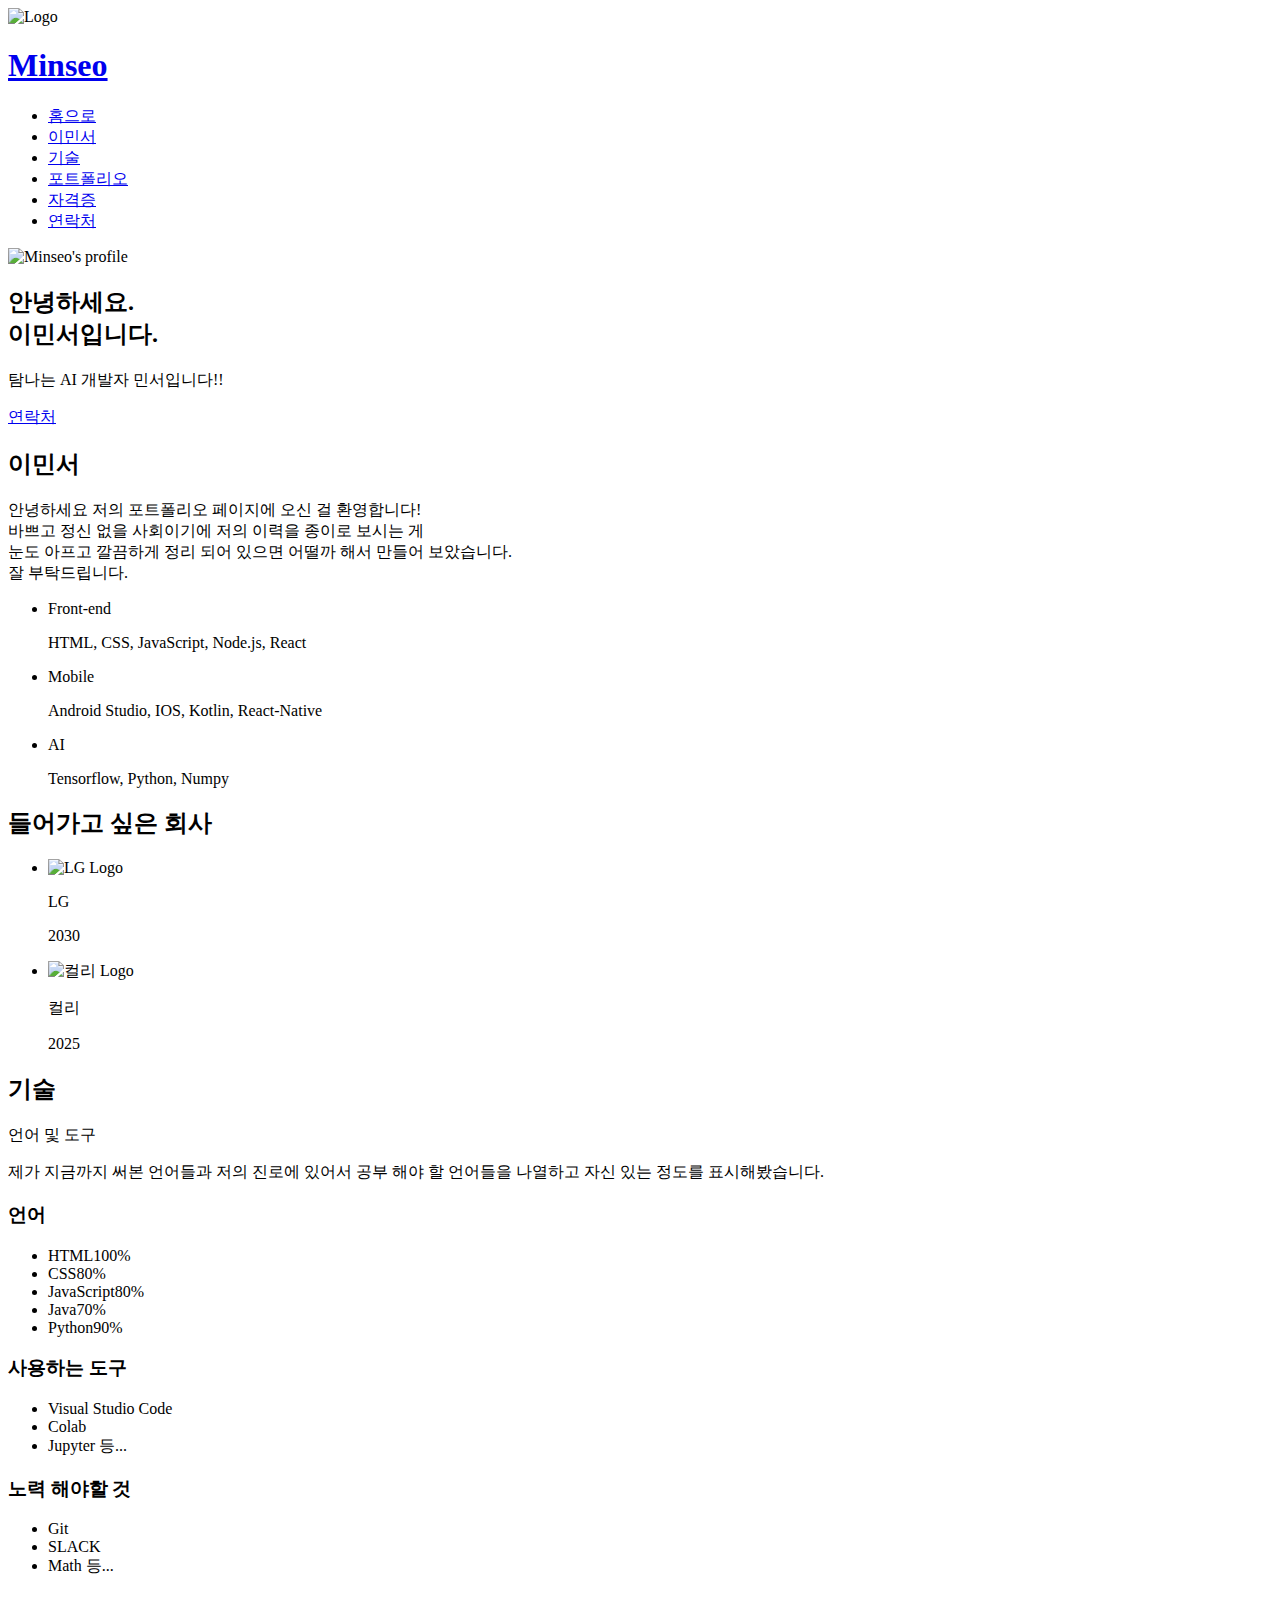
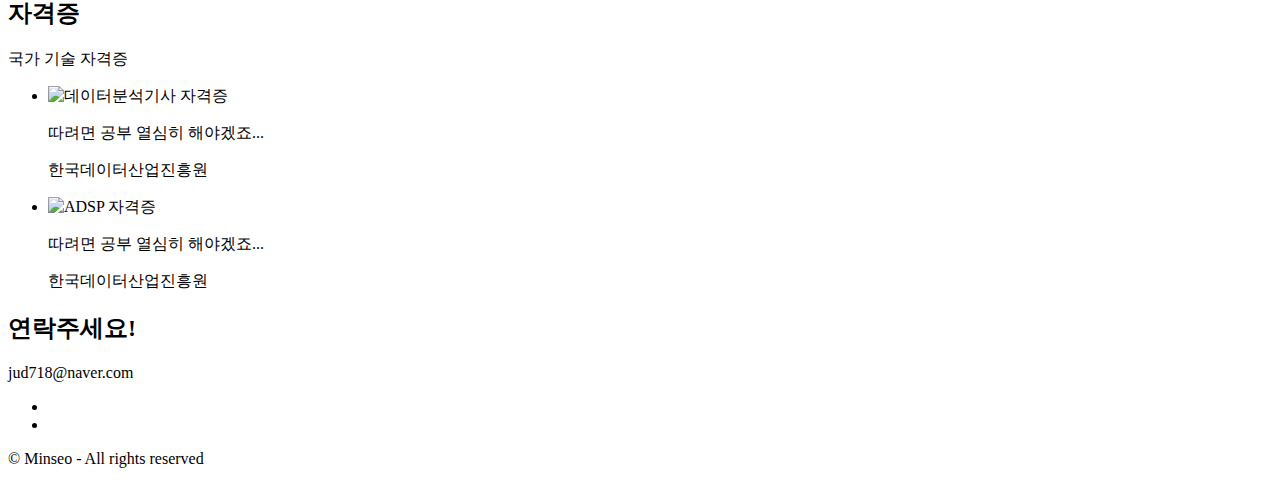
==== index.html @ db87032d "제발" ====
<!DOCTYPE html>
<html lang="en">
  <head>
    <meta charset="UTF-8" />
    <meta name="viewport" content="width=device-width, initial-scale=1.0" />
    <title>Minseo&#39;s Portfolio</title>
    <meta name="description" content="탐나는 AI 개발자" />
    <meta name="author" content="Minseo" />
    <!-- 소셜 미디어 공유용 메타 태그(Open Graph) -->
    <meta property="og:type" content="website" />
    <meta property="og:locale" content="en_US" />
    <meta property="og:site_name" content="Minseo's Website" />
    <meta property="og:title" content="Minseo's Website" />
    <meta property="og:url" content="https://leeminseo0718.github.io/" />
    <meta property="og:description" content="안녕하세요! 민서입니다." />
    <meta
      property="og:image"
      content="https://ryuzypia.github.io/images/heart.png"
    />

    <link
      rel="shortcut icon"
      href="./images/heart.ico"
      type="images/x-icon"
    />
    <link rel="stylesheet" href="./css/style.css" />
    <!-- Font Awesome -->
    <script
      src="https://kit.fontawesome.com/133260cff9.js"
      crossorigin="anonymous"
    ></script>
  </head>
<body>
  <!-- Header 시작-->
  <header class="header">
    <div class="header_logo">
      <img class="header_logo_img" src="./images/heart.ico" alt="Logo" />
      <h1><a href="#home">Minseo</a></h1>
    </div>
    <nav class="header_nav">
      <ul class="header_menu">
        <li><a href="#home" class="header_menu_item active">홈으로</a></li>
        <li><a href="#about" class="header_menu_item">이민서</a></li>
        <li><a href="#skill" class="header_menu_item">기술</a></li>
        <li><a href="#work" class="header_menu_item">포트폴리오</a></li>
        <li><a href="#license" class="header_menu_item">자격증</a></li>
        <li><a href="#contact" class="header_menu_item">연락처</a></li>
      </ul>
    </nav>
  </header>
  <!-- Header 끝-->
  <!-- Main 시작 -->
  <main>
    <!-- Home 시작 -->
    <section id="home">
      <img class="home_avatar" src="./images/minseo.png" alt="Minseo's profile" />
      <h2 class="home_title">안녕하세요. <br>
          <strong class="home_title--string">이민서입니다.</h2> </strong>
      <p class="home_description">탐나는 AI 개발자 민서입니다!!</p>
      <a class="home_contact"href="#contact">연락처</a>
    </section>
    <!-- Home 끝 -->
    <!-- about 시작 -->
    <section id="about" class="section max-container">
      <h2 class="title">이민서</h2>
      <p class="description">
        안녕하세요 저의 포트폴리오 페이지에 오신 걸 환영합니다! <br>
        바쁘고 정신 없을 사회이기에 저의 이력을 종이로 보시는 게 <br>
        눈도 아프고 깔끔하게 정리 되어 있으면 어떨까 해서 만들어 보았습니다. <br> 잘 부탁드립니다.
      </p>
      <ul class="skills">
        <li class="skill">
          <i class="fa-brands fa-html5 skill_icon"></i>
          <p class="skill_title">Front-end</p>
          <p>HTML, CSS, JavaScript, Node.js, React</p>
        </li>
        <li class="skill">
          <i class="fa-solid fa-mobile skill_icon"></i>
          <p class="skill_title">Mobile</p>
          <p>Android Studio, IOS, Kotlin, React-Native</p>
        </li>
        <li class="skill">
          <i class="fa-solid fa-rocket skill_icon"></i>
          <p class="skill_title">AI</p>
          <p>Tensorflow, Python, Numpy</p>
        </li>
      </ul>
      <h2 class="title">들어가고 싶은 회사</h2>
      <ul class="jobs">
        <li class="job">
          <img class="job_img"  src="./images/LG_logo.png" alt="LG Logo" />
          <div>
            <p class="job_name">LG</p>
            <p class="job_period">2030</p>
          </div>
        </li>
        <li class="job">
          <img class="job_img" src="./images/Logo.png" alt="컬리 Logo" />
          <div>
            <p class="job_name">컬리</p>
            <p class="job_period">2025</p>
          </div>
        </li>
      </ul>
    </section>
    <!-- about 끝 -->

    <!-- skills 시작 -->
    <div id="skills" class="section">
      <div class="max-container">
      <h2 class="title">기술</h2>
      <p class="description">언어 및 도구</p>
      <p>
        제가 지금까지 써본 언어들과 저의 진로에 있어서 공부 해야 할 언어들을 나열하고 자신 있는 정도를 표시해봤습니다.
      </p>
      <div class="tools">
        <section class="tools_coding">
          <h3 class="tools_title">언어</h3>
          <ul>
            <li class="bar">
              <div class="bar_matadata"><span>HTML</span><span>100%</span></div>
              <div class="bar_bg"><div class="bar_value" style="width: 100%"></div></div>
            </li>
            <li class="bar">
              <div class="bar_matadata"><span>CSS</span><span>80%</span></div>
              <div class="bar_bg"><div class="bar_value" style="width: 90%"></div></div>
            </li>
            <li class="bar">
              <div class="bar_matadata"><span>JavaScript</span><span>80%</span></div>
              <div class="bar_bg"><div class="bar_value" style="width: 80%"></div></div>
            </li>
            <li class="bar">
              <div class="bar_matadata"><span>Java</span><span>70%</span></div>
              <div class="bar_bg"><div class="bar_value" style="width: 70%"></div></div>
            </li>
            <li class="bar">
              <div class="bar_matadata"><span>Python</span><span>90%</span></div>
              <div class="bar_bg"><div class="bar_value" style="width: 90%"></div></div>
            </li>
          </ul>
        </section>
        <section class="tools_tools">
          <h3 class="tools_title">사용하는 도구</h3>
          <ul>
            <li>Visual Studio Code</li>
            <li>Colab</li>
            <li>Jupyter 등...</li>
          </ul>
        </section>
        <section class="tools_etc">
          <h3 class="tools_title">노력 해야할 것</h3>
          <ul>
            <li>Git</li>
            <li>SLACK</li>
            <li>Math 등...</li>
          </ul>
        </section>
      </div>
  </div>
    </section>
    <!-- skills 끝 -->
 
    <!-- license 시작 -->
    <section id="license">
      <h2>자격증</h2>
      <p>국가 기술 자격증</p>
      <ul>
        <li>
          <img src="./images/data.png" alt="데이터분석기사 자격증" />
          <div>
            <p>
           따려면 공부 열심히 해야겠죠...
            </p>
            <p><a href="#"></a>한국데이터산업진흥원</p>
          </div>
        </li>
        <li>
          <img src="./images/adsp.jpg" alt="ADSP 자격증" />
          <div>
            <p>
            따려면 공부 열심히 해야겠죠...
            </p>
            <p><a href="#"></a>한국데이터산업진흥원</p>
          </div>
        </li>
      </ul>
    </section>
    <!-- license 끝 -->
    <!-- Arrow Up 시작 -->
    <aside>
      <a href="#home" title="위로">
        <i class="fa-solid fa-arrow-up"></i>
      </a>
    </aside>
    <!-- Arrow Up 끝 -->
  </main>
  <!-- Main 끝 -->
  <!-- Footer 시작 -->
  <footer id="contact">
    <h2>연락주세요!</h2>
    <p>jud718@naver.com</p>
    <ul>
      <li>
        <a href="https://github.com/Leeminseo0718" target="_blank" title="깃허브"
          ><i class="fa-brands fa-github"></i
        ></a>
      </li>
      <li>
        <a href="https://github.com/Leeminseo0718" target="_blank" title="깃허브"
          ><i class="fa-brands fa-github"></i
        ></a>
      </li>
    </ul>
    <p>&copy; Minseo - All rights reserved</p>
  </footer>
  <!-- Footer 끝 -->
</body>
</html>
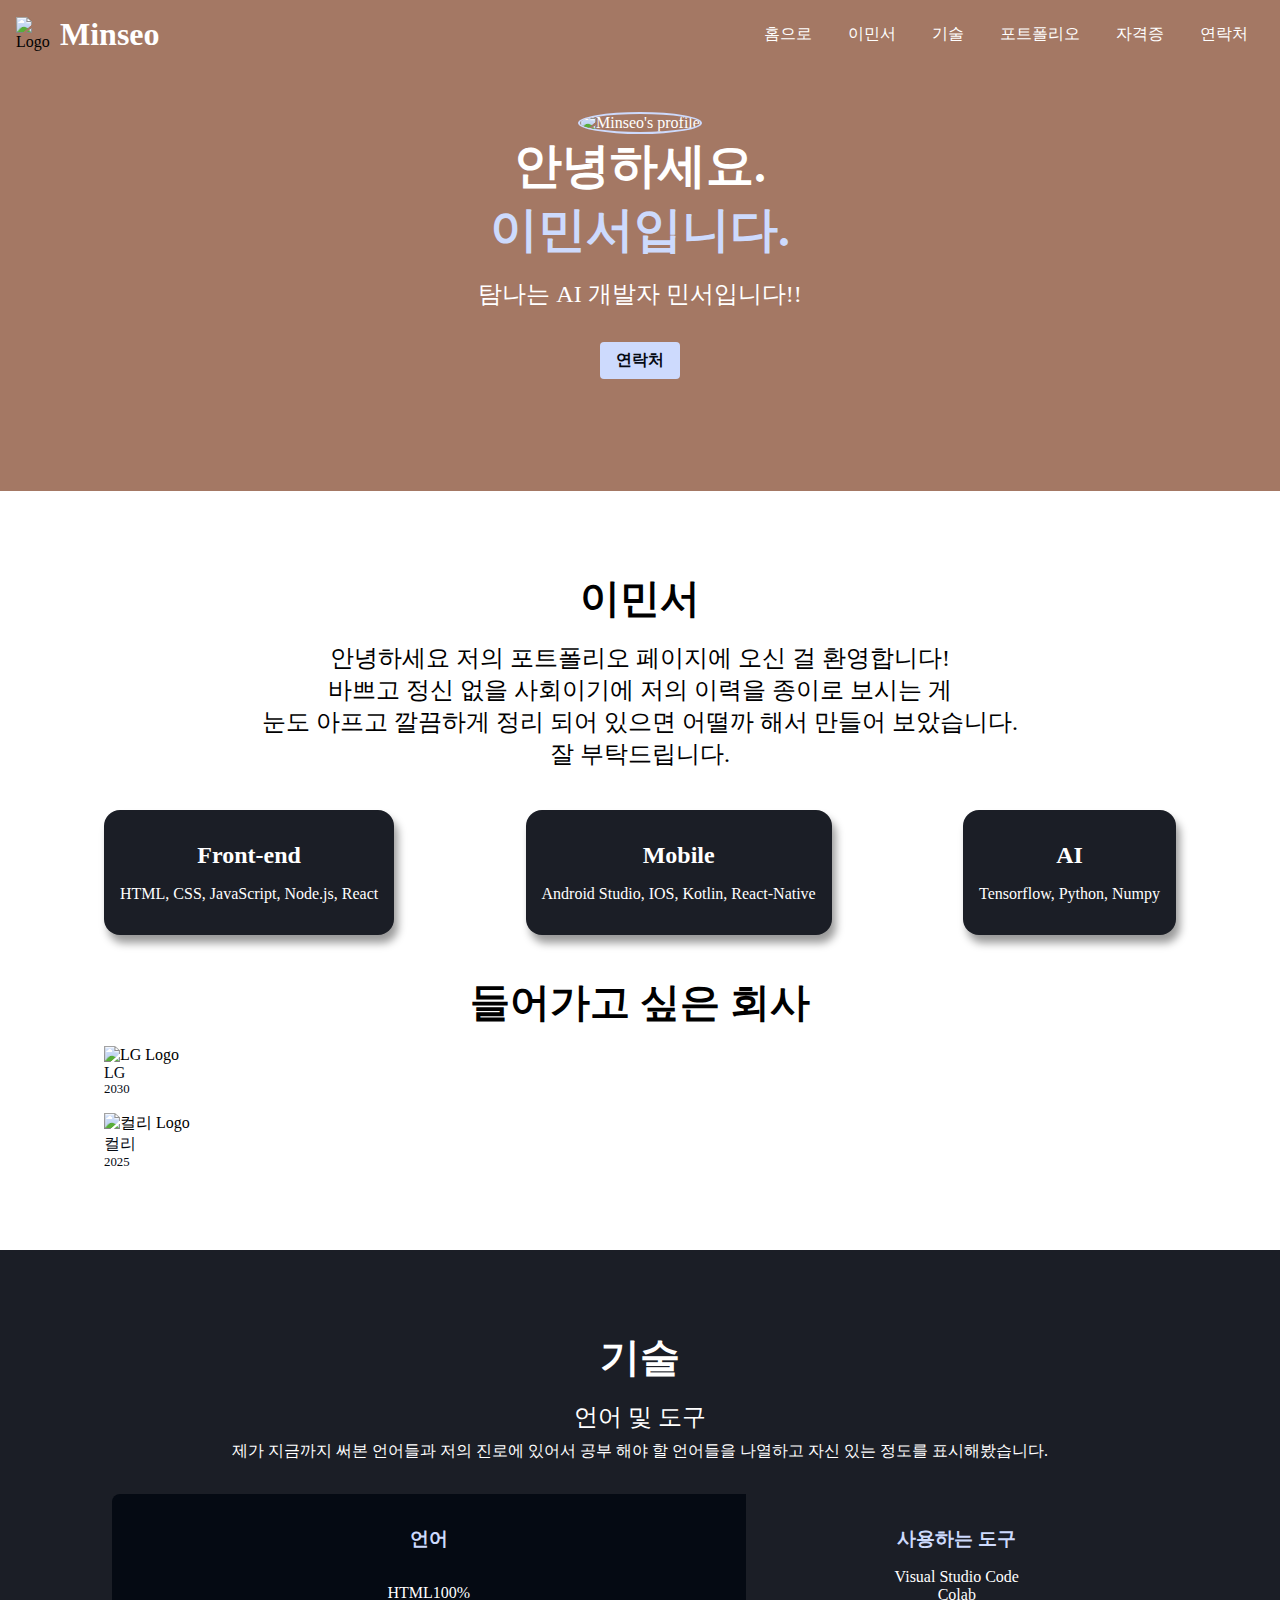
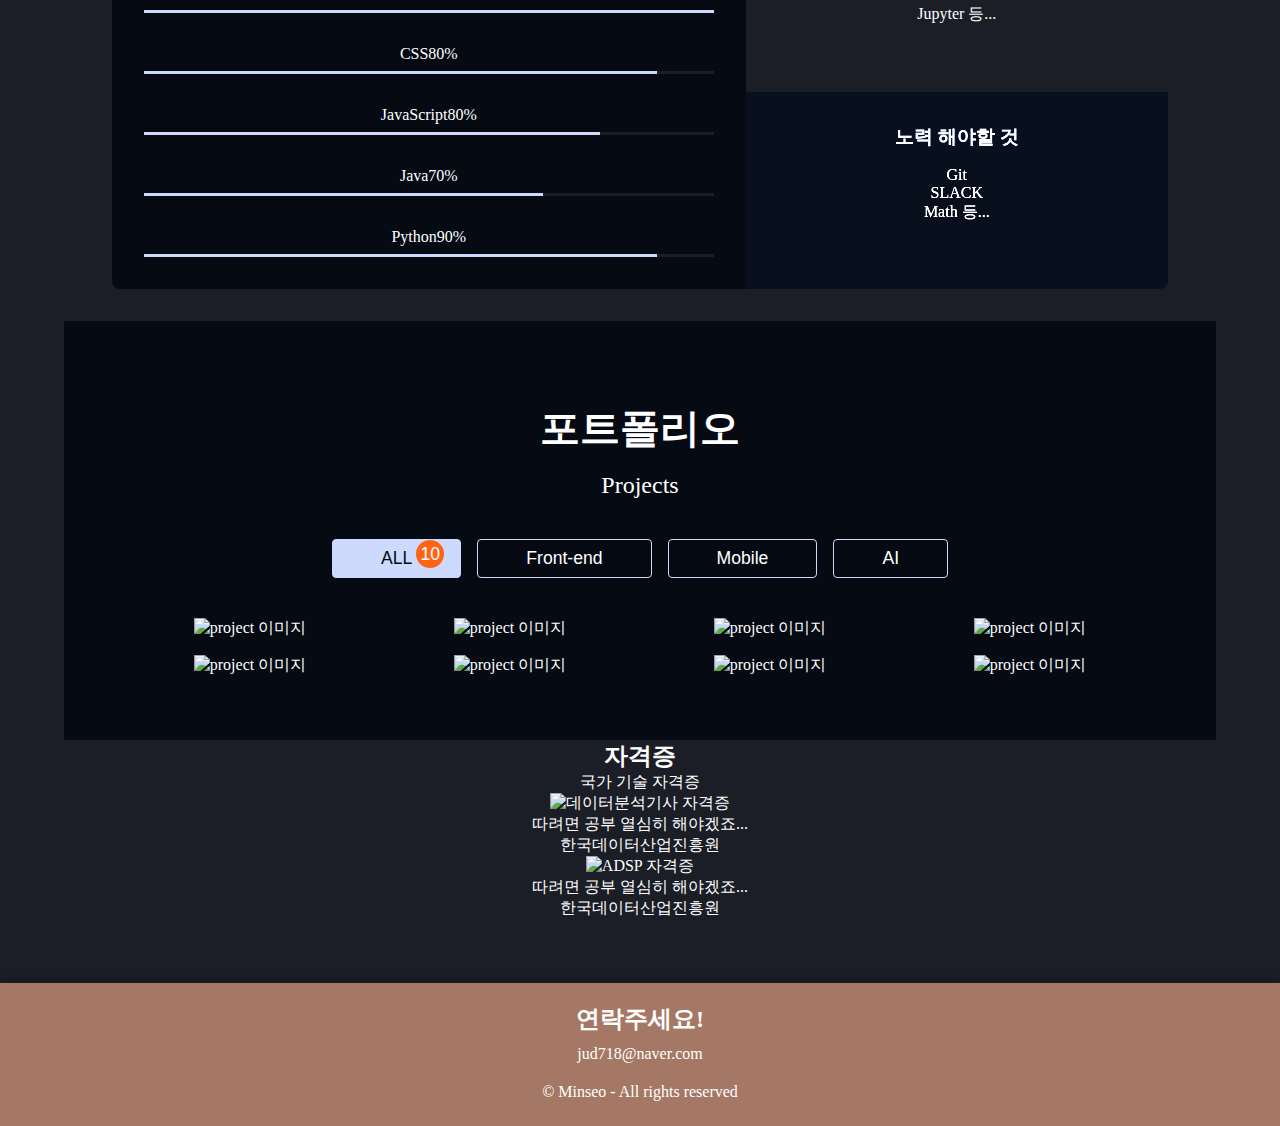
==== commit debd0bba: "work 완료" ====
--- a/index.html
+++ b/index.html
@@ -11,11 +11,11 @@
     <meta property="og:locale" content="en_US" />
     <meta property="og:site_name" content="Minseo's Website" />
     <meta property="og:title" content="Minseo's Website" />
-    <meta property="og:url" content="https://leeminseo0718.github.io/" />
+    <meta property="og:url" content="https://Leeminseo0718.github.io/" />
     <meta property="og:description" content="안녕하세요! 민서입니다." />
     <meta
       property="og:image"
-      content="https://ryuzypia.github.io/images/heart.png"
+      content="https://Leeminseo0718.github.io/images/minseo.png"
     />
 
     <link
@@ -23,7 +23,7 @@
       href="./images/heart.ico"
       type="images/x-icon"
     />
-    <link rel="stylesheet" href="./css/style.css" />
+    <link rel="stylesheet" href="./CSS/style.css" />
     <!-- Font Awesome -->
     <script
       src="https://kit.fontawesome.com/133260cff9.js"
@@ -159,7 +159,113 @@
   </div>
     </section>
     <!-- skills 끝 -->
- 
+
+<!-- work 시작 -->
+<section id="work" class="section">
+  <div class="max-container">
+    <h2 class="title">포트폴리오</h2>
+    <p class="description">Projects</p>
+    <ul class="categories">
+      <li>
+        <button class="category category--selected">
+          ALL <span class="category__count">10</span>
+        </button>
+      </li>
+      <li>
+        <button class="category">
+          Front-end <span class="category__count">3</span>
+        </button>
+      </li>
+      <li>
+        <button class="category">
+          Mobile <span class="category__count">3</span>
+        </button>
+      </li>
+      <li>
+        <button class="category">
+          AI <span class="category__count">4</span>
+        </button>
+      </li>
+    </ul>
+    <ul class="projects">
+      <li class="project">
+        <a href="#" target="_blank">
+          <img src="./images/Tmap.jpg" alt="project 이미지" class="project_img" />
+          <div class="project_metadata">
+            <h3 class="project_title">Project #1</h3>
+            <p>티맵</p>
+          </div>
+        </a>
+      </li>
+      <li class="project">
+        <a href="#" target="_blank">
+          <img src="./images/Tmap.jpg" alt="project 이미지" class="project_img" />
+          <div class="project_metadata">
+            <h3 class="project_title">Project #1</h3>
+            <p>티맵</p>
+          </div>
+        </a>
+      </li>
+      <li class="project">
+        <a href="#" target="_blank">
+          <img src="./images/Tmap.jpg" alt="project 이미지" class="project_img" />
+          <div class="project_metadata">
+            <h3 class="project_title">Project #1</h3>
+            <p>티맵</p>
+          </div>
+        </a>
+      </li>
+      <li class="project">
+        <a href="#" target="_blank">
+          <img src="./images/Tmap.jpg" alt="project 이미지" class="project_img" />
+          <div class="project_metadata">
+            <h3 class="project_title">Project #1</h3>
+            <p>티맵</p>
+          </div>
+        </a>
+      </li>
+      <li class="project">
+        <a href="#" target="_blank">
+          <img src="./images/Tmap.jpg" alt="project 이미지" class="project_img" />
+          <div class="project_metadata">
+            <h3 class="project_title">Project #1</h3>
+            <p>티맵</p>
+          </div>
+        </a>
+      </li>
+      <li class="project">
+        <a href="#" target="_blank">
+          <img src="./images/Tmap.jpg" alt="project 이미지" class="project_img" />
+          <div class="project_metadata">
+            <h3 class="project_title">Project #1</h3>
+            <p>티맵</p>
+          </div>
+        </a>
+      </li>
+      <li class="project">
+        <a href="#" target="_blank">
+          <img src="./images/Tmap.jpg" alt="project 이미지" class="project_img" />
+          <div class="project_metadata">
+            <h3 class="project_title">Project #1</h3>
+            <p>티맵</p>
+          </div>
+        </a>
+      </li>
+      <li class="project">
+        <a href="#" target="_blank">
+          <img src="./images/Tmap.jpg" alt="project 이미지" class="project_img" />
+          <div class="project_metadata">
+            <h3 class="project_title">Project #1</h3>
+            <p>티맵</p>
+          </div>
+        </a>
+      </li>
+    </ul>
+  </div>
+</section>
+<!-- work 끝 -->
+
+  
     <!-- license 시작 -->
     <section id="license">
       <h2>자격증</h2>
--- a/CSS/style.css
+++ b/CSS/style.css
@@ -0,0 +1,384 @@
+@font-face {
+  font-family: "GowunDodum-Regular";
+  src: url("https://fastly.jsdelivr.net/gh/projectnoonnu/noonfonts_2108@1.1/GowunDodum-Regular.woff")
+    format("woff");
+  font-weight: normal;
+  font-style: normal;
+}
+
+/* Global 변수 */
+:root {
+  --color-primary: var(--color-black);
+  --color-primary-variant: var(--color-gray);
+  --color-accent: var(--color-blue);
+  --color-accent-variant: var(--color-orange);
+  --color-text: var(--color-white);
+  --color-back: var(--cololr-back);
+
+  /* colors */
+  --color-white: #fff;
+  --color-black: #050a13;
+  --color-blue: #cddafd;
+  --color-orange: #fd6413;
+  --color-gray: #1b1e26;
+  --color-back: #a47864;
+
+  /* size */
+  --size-max-width: 1200px;
+}
+
+* {
+  box-sizing: border-box;
+}
+
+body {
+  font-family: "GowunDodum-Regular";
+  margin: 0;
+}
+
+h1,
+h2,
+h3,
+p,
+ul {
+  margin: 0;
+}
+ul {
+  list-style: none;
+  padding: 0;
+}
+a {
+  text-decoration: none;
+  color: var(--color-text);
+}
+button {
+  background-color: transparent; /* 요소의 배경색을 투명하게 설정 */
+  outline: 0;
+  border: 0;
+}
+button:focus {
+  outline: 1px solid var(--color-accent);
+}
+.section {
+  padding: 4rem;
+  text-align: center;
+}
+.max-container {
+  max-width: var(--size-max-width);
+  margin: auto;
+}
+.title {
+  font-size: 2.5rem;
+  margin: 1rem 0;
+}
+.description {
+  font-size: 1.5rem;
+  margin: 0.5rem 0;
+}
+
+/* header */
+.header {
+  background-color: var(--color-back);
+  position: fixed;
+  top: 0;
+  width: 100%;
+  padding: 1rem;
+  display: flex;
+  justify-content: space-between;
+  align-items: center;
+  z-index: 1;
+}
+.header_logo {
+  display: flex;
+  align-items: center;
+  gap: 8px;
+}
+.header_logo_img {
+  width: 36px;
+  height: 36px;
+}
+.header_logo_title {
+  font-size: 1.8rem;
+}
+.header_menu {
+  display: flex;
+  gap: 4px;
+}
+.header_menu_item {
+  padding: 8px 16px;
+}
+.header_menu_item:hover {
+  border-bottom: 1px solid var(--color-accent);
+}
+.header_menu_item:active {
+  border: 1px solid var(--color-accent);
+  border-radius: 4px;
+}
+
+/* Home */
+#home {
+  background-color: var(--color-back);
+  color: var(--color-text);
+  padding: 7rem 1rem 5rem;
+  text-align: center;
+}
+.home_avatar {
+  width: 250px;
+  height: 250px;
+  border-radius: 100%;
+  border: 2px solid var(--color-accent);
+  object-fit: cover;
+  /* 이미지가 부모 요소의 크기에 맞춰 비율을 유지하면서 꽉 차도록 설정 */
+}
+.home_title {
+  font-size: 3rem;
+  margin-bottom: 1rem;
+}
+.home_title--string {
+  color: var(--color-accent);
+}
+.home_description {
+  font-size: 1.5rem;
+}
+.home_contact {
+  display: inline-block;
+  background-color: var(--color-accent);
+  color: var(--color-black);
+  margin: 2rem;
+  padding: 0.5rem 1rem;
+  font-weight: bold;
+  border-radius: 4px;
+}
+.home_contact:hover {
+  background-color: transparent;
+  color: var(--color-text);
+  outline: 2px solid var(--color-accent);
+}
+
+/* about */
+.skills {
+  display: flex;
+  justify-content: space-between;
+  gap: 1rem;
+  margin: 2.5rem 0;
+}
+.skill {
+  background-color: var(--color-primary-variant);
+  padding: 2rem 1rem;
+  color: var(--color-text);
+  border-radius: 1rem;
+  cursor: default;
+  box-shadow: 4px 8px 8px rgba(0, 0, 0, 0.4);
+}
+.skill_icon {
+  font-size: 4rem;
+  margin: 1rem 0;
+  color: var(--color-accent);
+  transition: all 300ms ease;
+}
+.skill:hover .skill__icon {
+  transform: rotate(-15deg) scale(1.2);
+}
+.skill_title {
+  font-size: 1.5rem;
+  font-weight: bold;
+  margin-bottom: 1rem;
+}
+.jobs {
+  text-align: start; /* 언어에 따라 시작위치를 다르게 설정 */
+}
+.job {
+  align-items: center;
+  gap: 10px;
+  margin-bottom: 1rem;
+}
+.job_img {
+  width: 300px;
+  height: 200px;
+  gap: 1rem;
+  margin: 0;
+}
+.job_name {
+  color: var(--color-primary);
+}
+.job_period {
+  color: var(--color-primary);
+  font-size: 0.8rem;
+}
+
+/* skills */
+#skills {
+  background-color: var(--color-primary-variant);
+  color: var(--color-text);
+}
+.tools {
+  display: grid;
+  grid-template-columns: 6fr 4fr;
+  margin: 2rem 3rem;
+  border-radius: 8px;
+  overflow: hidden;
+}
+.tools_title {
+  color: var(--color-accent);
+  margin: 1rem 0;
+  font-size: 1.2rem;
+}
+.tools_coding {
+  grid-row: span 2; /* 2개의 행을 차지하도록 설정 */
+  padding: 1rem;
+  background-color: var(--color-primary);
+}
+.bar {
+  display: flex;
+  flex-direction: column;
+  padding: 1rem;
+  gap: 0.5rem;
+}
+.bar_metadata {
+  display: flex;
+  justify-content: space-between;
+}
+.bar_bg {
+  width: 100%;
+  height: 3px;
+  background-color: var(--color-primary-variant);
+}
+.bar_value {
+  height: 3px;
+  background-color: var(--color-accent);
+}
+.tools_tools {
+  padding: 1rem;
+}
+.tools_etc {
+  padding: 1rem;
+  background-color: var(--color-primary);
+  filter: brightness(150%);
+}
+
+/* Footer */
+footer {
+  bottom: 0;
+  width: 100%;
+  background-color: #a47864;
+  color: #fff;
+  text-align: center;
+  padding: 20px 10px;
+  box-shadow: 0 -2px 10px rgba(0, 0, 0, 0.3);
+  z-index: 1000;
+}
+
+footer h2 {
+  margin: 0;
+  font-size: 1.5rem;
+  margin-bottom: 10px;
+}
+
+footer p {
+  margin: 5px 0;
+  font-size: 1rem;
+}
+
+footer ul {
+  list-style: none;
+  padding: 0;
+  margin: 10px 0;
+  display: flex;
+  justify-content: center;
+  gap: 20px;
+}
+
+footer ul li a {
+  color: #fff;
+  font-size: 1.5rem;
+  transition: color 0.3s ease;
+}
+
+#work {
+  background-color: var(--color-primary);
+  color: var(--color-text);
+}
+.categories {
+  display: flex;
+  justify-content: center;
+  margin: 2.5rem;
+  gap: 1rem;
+}
+.category {
+  position: relative;
+  color: var(--color-text);
+  font-size: 1.1rem;
+  padding: 0.5rem 3rem;
+  border-radius: 4px;
+  border: 1px solid var(--color-accent);
+  cursor: pointer;
+  white-space: nowrap;
+}
+.category--selected {
+  background-color: var(--color-accent);
+  color: var(--color-primary);
+}
+.category__count {
+  opacity: 0;
+  position: absolute;
+  top: -20px;
+  right: 16px;
+  width: 28px;
+  height: 28px;
+  line-height: 28px;
+  border-radius: 100%;
+  background-color: var(--color-accent-variant);
+  color: var(--color-text);
+  transition: all 250ms ease-in;
+}
+.category--selected .category__count,
+.category:hover .category__count {
+  opacity: 1;
+  top: 0;
+}
+
+.projects {
+  display: grid;
+  grid-template-columns: repeat(4, 1fr);
+  grid-template-rows: repeat(2, 1fr);
+  gap: 1rem;
+}
+.project {
+  position: relative;
+  border-radius: 8px;
+  overflow: hidden;
+}
+
+.project_img {
+  width: 100%;
+}
+.project_metadata {
+  position: absolute;
+  top: 0;
+  left: 0;
+  width: 100%;
+  height: 100%;
+  background-color: var(--color-black);
+  opacity: 0;
+  display: flex;
+  flex-direction: column;
+  justify-content: center;
+  align-items: center;
+  transition: all 250ms ease-in;
+  transform: translateY(-10px);
+}
+.project_metadata:hover {
+  opacity: 0.8;
+  transform: translateY(0px);
+}
+.project_title:after {
+  content: "";
+  display: block;
+  position: relative;
+  left: 50%;
+  transform: translate(-50%);
+  margin: 0.5rem 0;
+  width: 50px;
+  height: 2px;
+  background-color: var(--color-accent);
+}
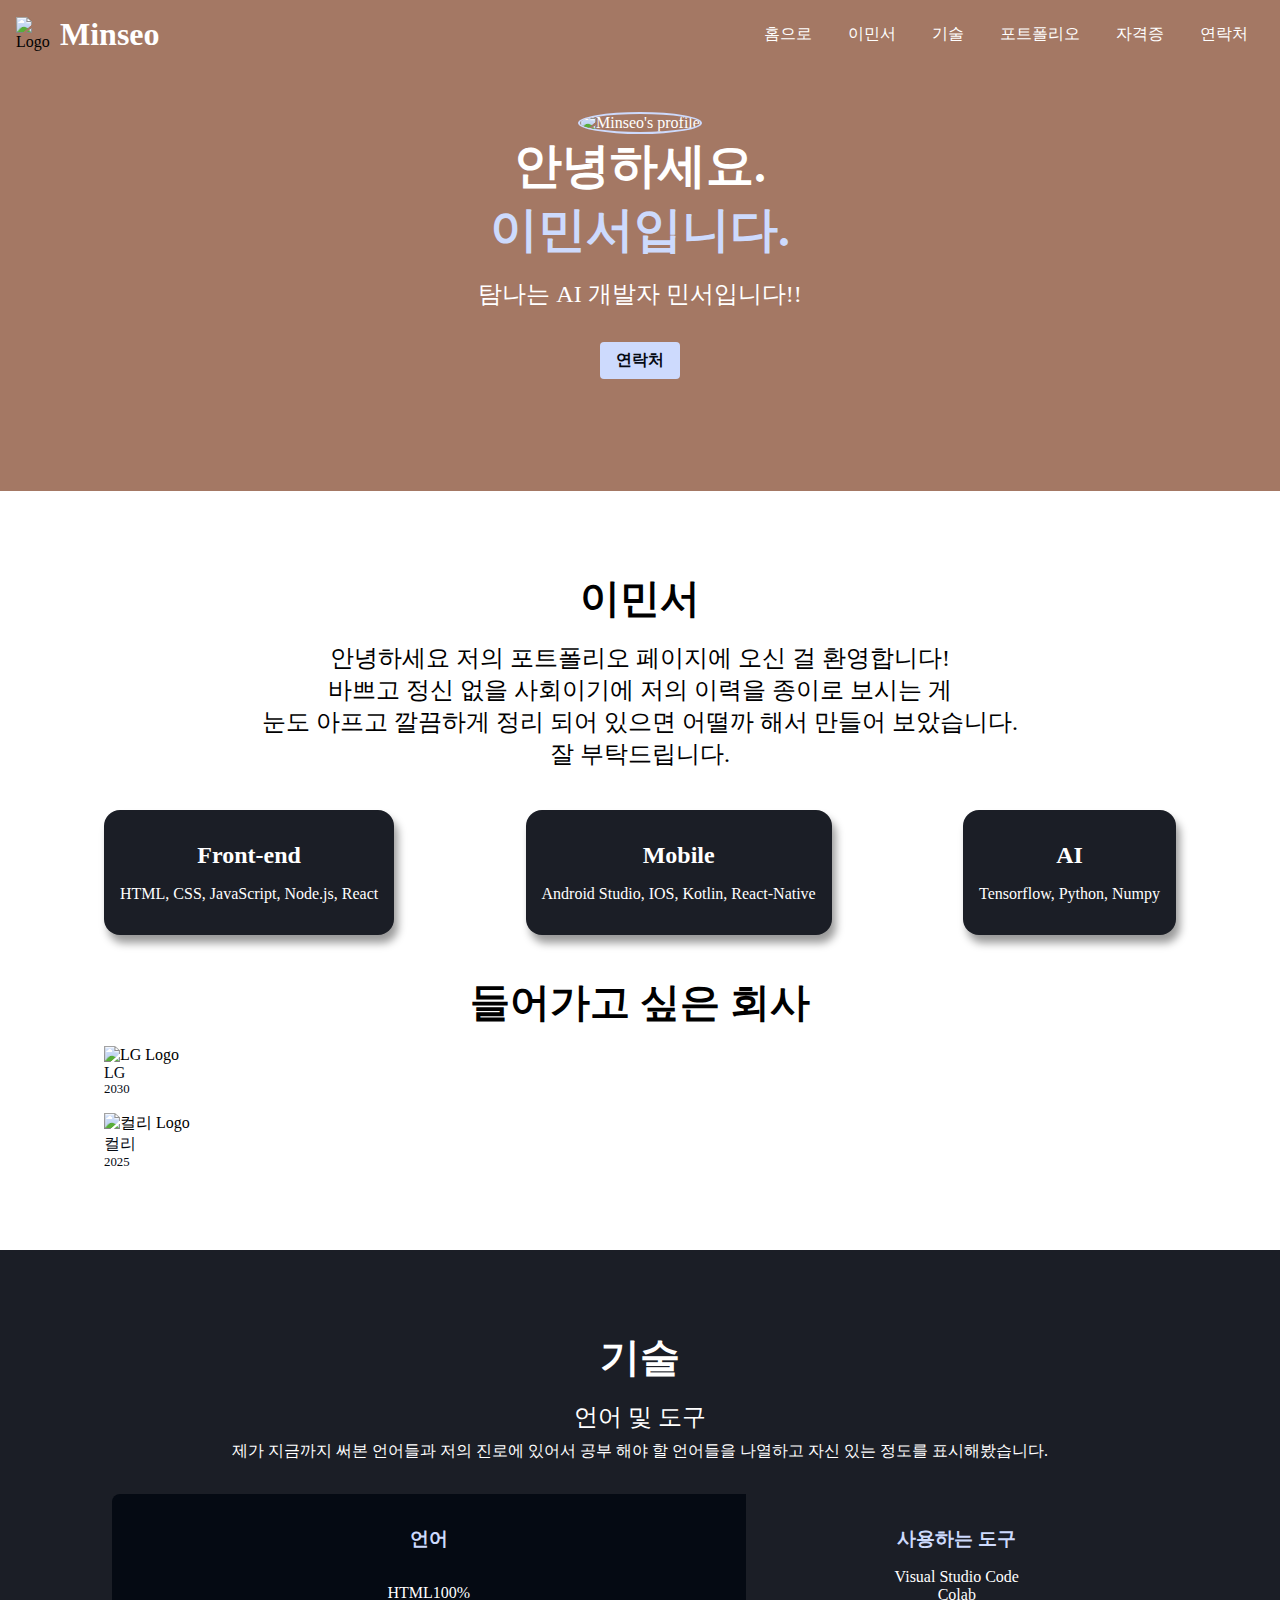
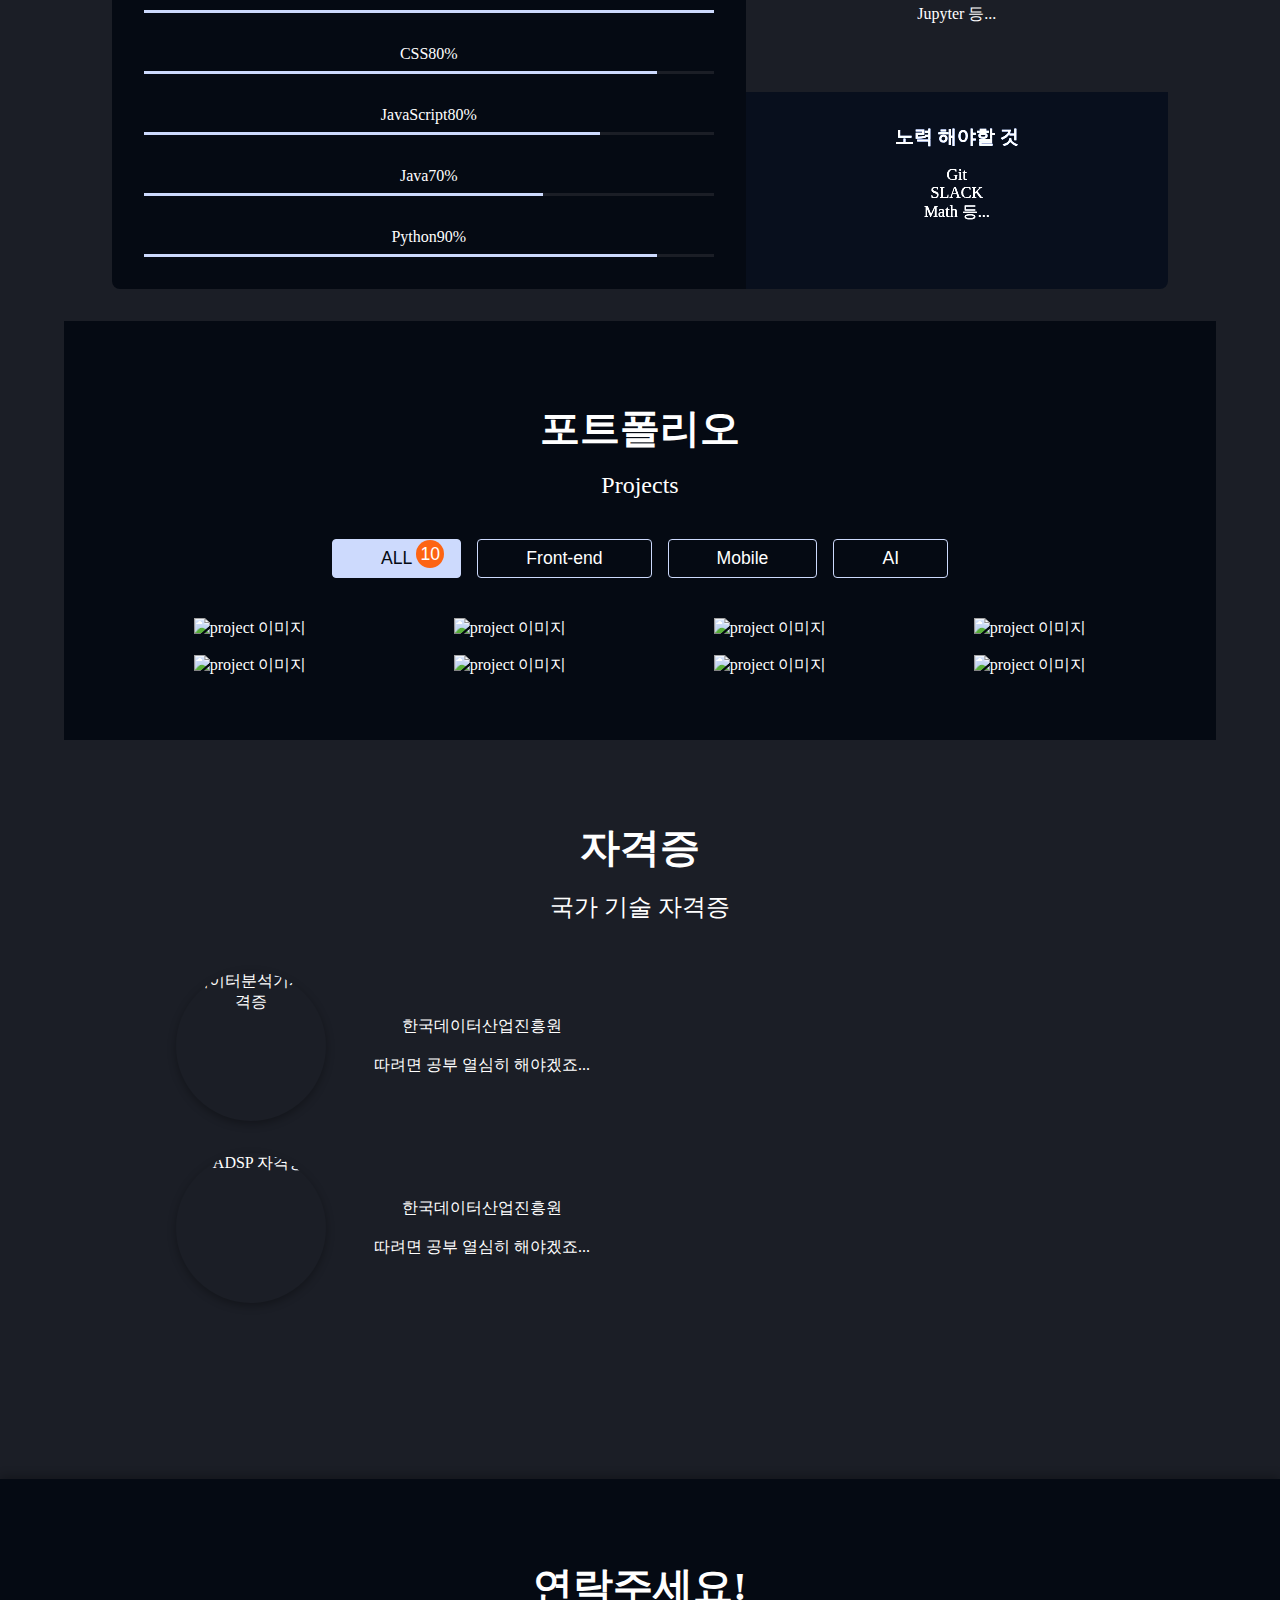
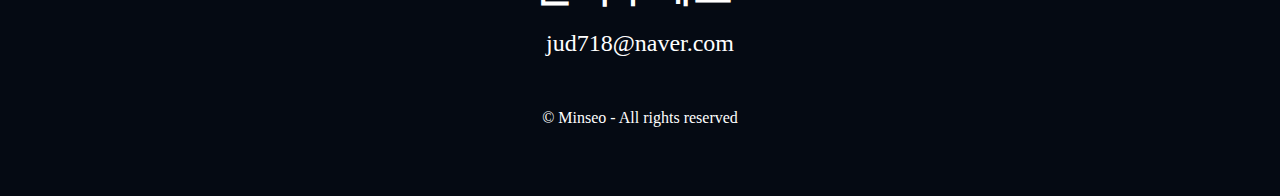
==== commit 61a41840: "반응형 추가" ====
--- a/index.html
+++ b/index.html
@@ -190,73 +190,73 @@
     <ul class="projects">
       <li class="project">
         <a href="#" target="_blank">
-          <img src="./images/Tmap.jpg" alt="project 이미지" class="project_img" />
-          <div class="project_metadata">
-            <h3 class="project_title">Project #1</h3>
-            <p>티맵</p>
-          </div>
-        </a>
-      </li>
-      <li class="project">
-        <a href="#" target="_blank">
-          <img src="./images/Tmap.jpg" alt="project 이미지" class="project_img" />
-          <div class="project_metadata">
-            <h3 class="project_title">Project #1</h3>
-            <p>티맵</p>
-          </div>
-        </a>
-      </li>
-      <li class="project">
-        <a href="#" target="_blank">
-          <img src="./images/Tmap.jpg" alt="project 이미지" class="project_img" />
-          <div class="project_metadata">
-            <h3 class="project_title">Project #1</h3>
-            <p>티맵</p>
-          </div>
-        </a>
-      </li>
-      <li class="project">
-        <a href="#" target="_blank">
-          <img src="./images/Tmap.jpg" alt="project 이미지" class="project_img" />
-          <div class="project_metadata">
-            <h3 class="project_title">Project #1</h3>
-            <p>티맵</p>
-          </div>
-        </a>
-      </li>
-      <li class="project">
-        <a href="#" target="_blank">
-          <img src="./images/Tmap.jpg" alt="project 이미지" class="project_img" />
-          <div class="project_metadata">
-            <h3 class="project_title">Project #1</h3>
-            <p>티맵</p>
-          </div>
-        </a>
-      </li>
-      <li class="project">
-        <a href="#" target="_blank">
-          <img src="./images/Tmap.jpg" alt="project 이미지" class="project_img" />
-          <div class="project_metadata">
-            <h3 class="project_title">Project #1</h3>
-            <p>티맵</p>
-          </div>
-        </a>
-      </li>
-      <li class="project">
-        <a href="#" target="_blank">
-          <img src="./images/Tmap.jpg" alt="project 이미지" class="project_img" />
-          <div class="project_metadata">
-            <h3 class="project_title">Project #1</h3>
-            <p>티맵</p>
-          </div>
-        </a>
-      </li>
-      <li class="project">
-        <a href="#" target="_blank">
-          <img src="./images/Tmap.jpg" alt="project 이미지" class="project_img" />
-          <div class="project_metadata">
-            <h3 class="project_title">Project #1</h3>
-            <p>티맵</p>
+          <img src="./images/project.jpg" alt="project 이미지" class="project_img" />
+          <div class="project_metadata">
+            <h3 class="project_title">Project #1</h3>
+            <p>졸업작품</p>
+          </div>
+        </a>
+      </li>
+      <li class="project">
+        <a href="#" target="_blank">
+          <img src="./images/project.jpg" alt="project 이미지" class="project_img" />
+          <div class="project_metadata">
+            <h3 class="project_title">Project #1</h3>
+            <p>졸업작품</p>
+          </div>
+        </a>
+      </li>
+      <li class="project">
+        <a href="#" target="_blank">
+          <img src="./images/project.jpg" alt="project 이미지" class="project_img" />
+          <div class="project_metadata">
+            <h3 class="project_title">Project #1</h3>
+            <p>졸업작품</p>
+          </div>
+        </a>
+      </li>
+      <li class="project">
+        <a href="#" target="_blank">
+          <img src="./images/project.jpg" alt="project 이미지" class="project_img" />
+          <div class="project_metadata">
+            <h3 class="project_title">Project #1</h3>
+            <p>졸업작품</p>
+          </div>
+        </a>
+      </li>
+      <li class="project">
+        <a href="#" target="_blank">
+          <img src="./images/project.jpg" alt="project 이미지" class="project_img" />
+          <div class="project_metadata">
+            <h3 class="project_title">Project #1</h3>
+            <p>졸업작품</p>
+          </div>
+        </a>
+      </li>
+      <li class="project">
+        <a href="#" target="_blank">
+          <img src="./images/project.jpg" alt="project 이미지" class="project_img" />
+          <div class="project_metadata">
+            <h3 class="project_title">Project #1</h3>
+            <p>졸업작품</p>
+          </div>
+        </a>
+      </li>
+      <li class="project">
+        <a href="#" target="_blank">
+          <img src="./images/project.jpg" alt="project 이미지" class="project_img" />
+          <div class="project_metadata">
+            <h3 class="project_title">Project #1</h3>
+            <p>졸업작품</p>
+          </div>
+        </a>
+      </li>
+      <li class="project">
+        <a href="#" target="_blank">
+          <img src="./images/project.jpg" alt="project 이미지" class="project_img" />
+          <div class="project_metadata">
+            <h3 class="project_title">Project #1</h3>
+            <p>졸업작품</p>
           </div>
         </a>
       </li>
@@ -267,26 +267,30 @@
 
   
     <!-- license 시작 -->
-    <section id="license">
-      <h2>자격증</h2>
-      <p>국가 기술 자격증</p>
-      <ul>
-        <li>
-          <img src="./images/data.png" alt="데이터분석기사 자격증" />
-          <div>
+    <section id="license" class="section max-container" >
+      <h2 class="title">자격증</h2>
+      <p class="description">국가 기술 자격증</p>
+      <ul class="licenses">
+        <li class="license">
+          <img class="license_img" src="./images/data.png" alt="데이터분석기사 자격증" />
+          <div class="license_bubble"> 
+            <p><a href="#" class="license_bubble_name"></a>한국데이터산업진흥원</p>
+            <br>
             <p>
            따려면 공부 열심히 해야겠죠...
             </p>
-            <p><a href="#"></a>한국데이터산업진흥원</p>
-          </div>
-        </li>
-        <li>
-          <img src="./images/adsp.jpg" alt="ADSP 자격증" />
-          <div>
+           
+          </div>
+        </li>
+        <li class="license">
+          <img  class="license_img" src="./images/adsp.jpg" alt="ADSP 자격증" />
+          <div class="license_bubble">
+            <p><a href="#" class="license_bubble_name"></a>한국데이터산업진흥원</p>
+            <br>
             <p>
             따려면 공부 열심히 해야겠죠...
             </p>
-            <p><a href="#"></a>한국데이터산업진흥원</p>
+            
           </div>
         </li>
       </ul>
@@ -302,10 +306,11 @@
   </main>
   <!-- Main 끝 -->
   <!-- Footer 시작 -->
-  <footer id="contact">
-    <h2>연락주세요!</h2>
-    <p>jud718@naver.com</p>
-    <ul>
+  <footer id="contact" class="section">
+    <div class="max-container">
+    <h2 class="title">연락주세요!</h2>
+    <p class="description">jud718@naver.com</p>
+    <ul class="contact_links">
       <li>
         <a href="https://github.com/Leeminseo0718" target="_blank" title="깃허브"
           ><i class="fa-brands fa-github"></i
@@ -318,6 +323,7 @@
       </li>
     </ul>
     <p>&copy; Minseo - All rights reserved</p>
+  </div>
   </footer>
   <!-- Footer 끝 -->
 </body>
--- a/CSS/style.css
+++ b/CSS/style.css
@@ -5,6 +5,114 @@
   font-weight: normal;
   font-style: normal;
 }
+
+/* 모바일  */
+@media (max-width: 767px) {
+  /* 레이아웃 기본 정리 */
+  body {
+    display: block;
+  }
+
+  .section {
+    padding: 2rem 1rem;
+  }
+
+  .skills {
+    flex-direction: column;
+    align-items: center;
+  }
+
+  .skill {
+    width: 100%;
+    margin-bottom: 1rem;
+  }
+
+  .tools {
+    display: flex;
+    flex-direction: column;
+  }
+
+  .projects {
+    display: grid;
+    grid-template-columns: 1fr;
+    gap: 1rem;
+  }
+
+  .project {
+    width: 100%;
+  }
+
+  .job {
+    display: flex;
+    flex-direction: column;
+    align-items: center;
+  }
+
+  .job_img {
+    width: 100%;
+    height: auto;
+  }
+
+  .license {
+    flex-direction: column;
+    align-items: center;
+    text-align: center;
+  }
+
+  .header {
+    flex-direction: row;
+    align-items: flex-start;
+  }
+
+  .header_menu {
+    display: flex;
+    flex-direction: row;
+    width: 100%;
+  }
+
+  .header_menu_item {
+    display: flex;
+    flex-direction: row;
+  }
+
+  .categories {
+    display: flex;
+    flex-wrap: wrap;
+    justify-content: center;
+    gap: 0.5rem;
+    padding: 1rem 0;
+  }
+
+  .category {
+    font-size: 0.8rem;
+    padding: 0.3rem 0.8rem;
+    flex: none;
+  }
+}
+
+/* 태블릿 */
+@media (min-width: 768px) and (max-width: 1023px) {
+  .skills {
+    flex-direction: column;
+    gap: 1.5rem;
+  }
+
+  .projects {
+    grid-template-columns: repeat(2, 1fr);
+  }
+
+
+  .license {
+    flex-direction: row;
+    flex-wrap: wrap;
+    justify-content: center;
+  }
+
+
+}
+
+
+
 
 /* Global 변수 */
 :root {
@@ -371,6 +479,13 @@
   opacity: 0.8;
   transform: translateY(0px);
 }
+/* 
+after: 요소 뒤에 가상의 요소를 하나 만들어주는 선택자
+
+content: “” 아무 내용도 없는 빈 가상 요소를 만듦
+
+display: block; 가상 요소를 블록 요소처럼 만들어서 크기를 줄 수 있게 함
+*/
 .project_title:after {
   content: "";
   display: block;
@@ -382,3 +497,63 @@
   height: 2px;
   background-color: var(--color-accent);
 }
+
+/* license */
+.licenses {
+  margin: 3rem;
+}
+.license {
+  display: flex;
+  gap: 2rem;
+  align-items: center;
+  margin-bottom: 2rem;
+}
+.license_img {
+  width: 150px;
+  height: 150px;
+  border-radius: 100%;
+  box-shadow: 0px 3px 8px rgba(0, 0, 0, 0.3);
+}
+.license_bubble {
+  padding: 1rem;
+  border-radius: 8px;
+  box-shadow: rgba(0, 0, 0);
+}
+.license_bubble_name {
+  color: var(--color-accent);
+  font-weight: bold;
+  filter: brightness(70%);
+}
+
+/* arrow */
+.arrow-up {
+  background-color: var(--color-primary);
+  position: fixed;
+  bottom: 3rem;
+  right: 3rem;
+  font-size: 3rem;
+  width: 4.5rem;
+  height: 4.5rem;
+  border-radius: 100%;
+  text-align: center;
+  box-shadow: 5px 5px 0px 0px rgba(0, 0, 0, 0.3);
+}
+
+/* footer */
+#contact {
+  background-color: var(--color-primary);
+  color: var(--color-text);
+}
+.contact_links {
+  display: flex;
+  justify-content: center;
+  gap: 1rem;
+  padding: 1rem;
+  font-size: 2rem;
+}
+.contact_links {
+  transition: color 250ms ease-in;
+}
+.contact_links:hover {
+  color: var(--color-accent);
+}
